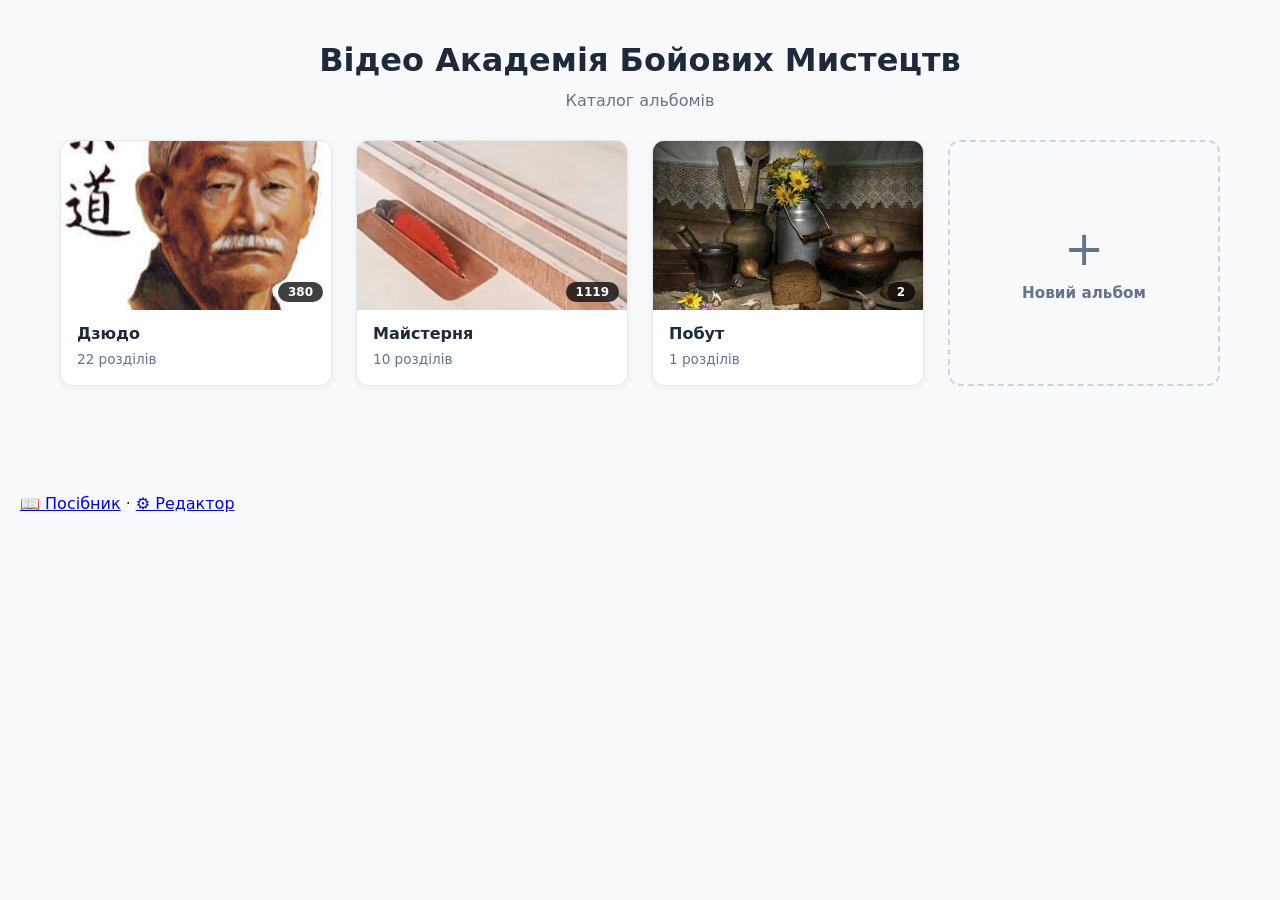
==== index.html @ db8607aa "Add files via upload" ====
<!DOCTYPE html>
<html lang="uk">
<head>
    <meta charset="UTF-8">
    <meta name="viewport" content="width=device-width, initial-scale=1.0">
    <title>Відео Академія — Каталог альбомів</title>
    <meta name="description" content="Каталог відео з бойових мистецтв">

    <!-- Базовий шар -->
	<link rel="icon" type="image/png" sizes="32x32" href="/favicon-32x32.png">
    <link rel="stylesheet" href="styles.css">

    <!-- Спільні модулі стилів -->
    <link rel="stylesheet" href="css/context-card.css">
    <link rel="stylesheet" href="css/modal.css">

    <!-- Стилі цієї сторінки -->
    <link rel="stylesheet" href="index.css">
</head>
<body>

<header class="site-header">
    <h1>Відео Академія Бойових Мистецтв</h1>
    <p class="subtitle">Каталог альбомів</p>
</header>

<main class="catalog">
    <div class="catalog-grid" id="albums-grid">
        <!-- Картки альбомів генеруються у index.js -->
    </div>
    <div id="status" class="status" role="status" aria-live="polite"></div>
</main>

<footer class="site-footer">
    <p>
        <a href="manual.html">📖 Посібник</a> ·
        <a href="admin/admin.html">⚙️ Редактор</a>
    </p>
</footer>

<!-- Спільні модулі JS (порядок важливий) -->
<script src="js/file-storage.js"></script>
<script src="js/store-albums.js"></script>
<script src="js/modal.js"></script>
<script src="js/context-card.js"></script>

<!-- Логіка цієї сторінки -->
<script src="index.js"></script>
</body>
</html>
---- styles.css ----
:root { --primary: #2563eb; --dark: #1e293b; --light: #f8fafc; --danger: #dc2626; }

* { box-sizing: border-box; }

body {
    font-family: system-ui, -apple-system, sans-serif;
    margin: 0;
    padding: 20px;
    background: var(--light);
    color: var(--dark);
}

header { text-align: center; margin-bottom: 30px; }

/* Навігація */
.nav-container { display: flex; flex-direction: column; gap: 15px; margin-bottom: 20px; }
.tabs { display: flex; gap: 10px; flex-wrap: wrap; justify-content: center; }

.btn {
    padding: 10px 20px;
    border: 1px solid #cbd5e1;
    background: white;
    cursor: pointer;
    border-radius: 6px;
    font-weight: 500;
    transition: 0.2s;
    font-size: 0.9rem;
}
.btn.active, .btn:hover { background: var(--primary); color: white; border-color: var(--primary); }
.btn-dark { background: var(--dark); color: white; border-color: var(--dark); }

/* Статус */
.status { text-align: center; color: #64748b; min-height: 1.5em; margin-bottom: 10px; }
.status.error { color: var(--danger); font-weight: 600; }

/* Галерея */
.gallery {
    display: grid;
    grid-template-columns: repeat(auto-fill, minmax(300px, 1fr));
    gap: 20px;
    max-width: 1200px;
    margin: 0 auto;
}
.card {
    background: white;
    border-radius: 8px;
    overflow: hidden;
    box-shadow: 0 4px 6px -1px rgba(0,0,0,0.1);
    display: flex;
    flex-direction: column;
}
.video-container {
    position: relative;
    padding-bottom: 56.25%;
    height: 0;
    background: #000;
}
.video-container iframe {
    position: absolute;
    inset: 0;
    width: 100%;
    height: 100%;
    border: 0;
}
.video-error {
    display: flex;
    align-items: center;
    justify-content: center;
    color: #94a3b8;
    font-size: 0.85rem;
    position: static;
    padding: 0;
    height: 180px;
}
.card-info {
    padding: 15px;
    flex-grow: 1;
    display: flex;
    flex-direction: column;
    justify-content: space-between;
    gap: 10px;
}
.card-title { font-size: 1rem; margin: 0; font-weight: 600; line-height: 1.3; }
.badge {
    background: #e2e8f0;
    padding: 4px 8px;
    border-radius: 4px;
    font-size: 0.75rem;
    width: fit-content;
}

/* Пагінація */
.load-more-container { text-align: center; margin-top: 40px; }
.hidden { display: none !important; }
---- css/context-card.css ----
/* ============================================================
   КАРТКА
   ============================================================ */
.cc-card {
    display: flex;
    flex-direction: column;
    background: white;
    border-radius: 12px;
    overflow: hidden;
    box-shadow: 0 2px 8px rgba(0,0,0,0.06);
    text-decoration: none;
    color: inherit;
    transition: transform 0.15s, box-shadow 0.15s;
    cursor: pointer;
    border: 1px solid #e2e8f0;
    position: relative;
    user-select: none;
}
.cc-card:hover {
    transform: translateY(-2px);
    box-shadow: 0 8px 20px rgba(0,0,0,0.1);
    border-color: #cbd5e1;
}
.cc-card:active { transform: translateY(0); }

/* Обкладинка */
.cc-cover {
    position: relative;
    aspect-ratio: 16 / 10;
    background-size: cover;
    background-position: center;
    background-color: #e2e8f0;
}
.cc-cover-placeholder {
    display: flex;
    align-items: center;
    justify-content: center;
    font-size: 4rem;
    font-weight: 800;
    color: white;
}
.cc-accent-blue   .cc-cover-placeholder { background: linear-gradient(135deg, #2563eb, #7c3aed); }
.cc-accent-green  .cc-cover-placeholder { background: linear-gradient(135deg, #059669, #0891b2); }
.cc-accent-purple .cc-cover-placeholder { background: linear-gradient(135deg, #7c3aed, #db2777); }
.cc-accent-gray   .cc-cover-placeholder { background: linear-gradient(135deg, #475569, #64748b); }

/* Лічильник */
.cc-count {
    position: absolute;
    bottom: 8px;
    right: 8px;
    background: rgba(0,0,0,0.75);
    color: white;
    padding: 3px 10px;
    border-radius: 999px;
    font-size: 0.75rem;
    font-weight: 600;
    backdrop-filter: blur(4px);
}

/* Тіло */
.cc-body {
    padding: 14px 16px 16px;
    display: flex;
    flex-direction: column;
    gap: 6px;
}
.cc-title {
    margin: 0;
    font-size: 1rem;
    font-weight: 600;
    line-height: 1.3;
    color: var(--dark, #1e293b);
}
.cc-desc {
    margin: 0;
    font-size: 0.85rem;
    color: #64748b;
    line-height: 1.4;
    display: -webkit-box;
    -webkit-line-clamp: 2;
    -webkit-box-orient: vertical;
    overflow: hidden;
}
.cc-desc:empty { display: none; }

/* ============================================================
   КАРТКА "НОВИЙ …"
   ============================================================ */
.cc-card-new {
    border: 2px dashed #cbd5e1;
    background: #f8fafc;
    box-shadow: none;
    justify-content: center;
    align-items: center;
    font-family: inherit;
    font-size: inherit;
    color: inherit;
    padding: 0;
    min-height: 220px;
}
.cc-card-new:hover {
    border-color: var(--primary, #2563eb);
    background: rgba(37,99,235,0.04);
    transform: translateY(-2px);
}
.cc-new-inner {
    display: flex;
    flex-direction: column;
    align-items: center;
    gap: 12px;
    padding: 30px;
    color: #64748b;
}
.cc-card-new:hover .cc-new-inner { color: var(--primary, #2563eb); }
.cc-new-plus {
    font-size: 3rem;
    font-weight: 300;
    line-height: 1;
}
.cc-new-label {
    font-size: 0.95rem;
    font-weight: 600;
}

/* ============================================================
   КОНТЕКСТНЕ МЕНЮ
   ============================================================ */
.cc-menu {
    position: fixed;
    z-index: 10000;
    min-width: 220px;
    background: white;
    border-radius: 10px;
    box-shadow: 0 10px 40px rgba(0,0,0,0.18), 0 0 0 1px rgba(0,0,0,0.05);
    padding: 6px;
    animation: cc-menu-in 0.12s ease-out;
    transform-origin: top left;
}
@keyframes cc-menu-in {
    from { opacity: 0; transform: scale(0.96); }
    to   { opacity: 1; transform: scale(1); }
}

.cc-menu-item {
    display: flex;
    align-items: center;
    gap: 10px;
    width: 100%;
    padding: 9px 12px;
    border: none;
    background: transparent;
    border-radius: 6px;
    cursor: pointer;
    font-family: inherit;
    font-size: 0.9rem;
    color: #1e293b;
    text-align: left;
    transition: background 0.1s;
}
.cc-menu-item:hover:not(.disabled) {
    background: #f1f5f9;
}
.cc-menu-item.danger { color: #dc2626; }
.cc-menu-item.danger:hover:not(.disabled) { background: #fef2f2; }
.cc-menu-item.disabled { opacity: 0.4; cursor: not-allowed; }

.cc-menu-icon {
    display: inline-flex;
    align-items: center;
    justify-content: center;
    width: 20px;
    font-size: 1rem;
    flex-shrink: 0;
}
.cc-menu-label {
    flex: 1;
}

.cc-menu-sep {
    height: 1px;
    background: #e2e8f0;
    margin: 4px 6px;
}
---- css/modal.css ----
.modal-overlay {
    position: fixed;
    inset: 0;
    background: rgba(15, 23, 42, 0.55);
    backdrop-filter: blur(4px);
    z-index: 9000;
    display: flex;
    align-items: center;
    justify-content: center;
    padding: 20px;
    animation: modal-fade 0.15s ease-out;
}
@keyframes modal-fade {
    from { opacity: 0; }
    to   { opacity: 1; }
}

.modal {
    background: white;
    border-radius: 14px;
    box-shadow: 0 20px 60px rgba(0,0,0,0.3);
    width: 100%;
    max-width: 520px;
    max-height: 90vh;
    display: flex;
    flex-direction: column;
    animation: modal-pop 0.18s ease-out;
}
@keyframes modal-pop {
    from { transform: scale(0.94) translateY(10px); opacity: 0; }
    to   { transform: scale(1) translateY(0); opacity: 1; }
}
.modal-small { max-width: 400px; }

.modal-header {
    display: flex;
    align-items: center;
    justify-content: space-between;
    padding: 18px 22px;
    border-bottom: 1px solid #e2e8f0;
}
.modal-header h2 {
    margin: 0;
    font-size: 1.15rem;
    color: var(--dark, #1e293b);
}

.modal-close {
    background: transparent;
    border: none;
    font-size: 1.1rem;
    color: #64748b;
    cursor: pointer;
    width: 32px;
    height: 32px;
    border-radius: 8px;
    display: flex;
    align-items: center;
    justify-content: center;
    transition: 0.15s;
}
.modal-close:hover { background: #f1f5f9; color: var(--dark, #1e293b); }

.modal-body { padding: 20px 22px; overflow-y: auto; }

.modal-field { margin-bottom: 16px; }
.modal-field label {
    display: block;
    font-size: 0.85rem;
    font-weight: 600;
    color: #475569;
    margin-bottom: 6px;
}
.modal-field input,
.modal-field textarea {
    width: 100%;
    padding: 10px 12px;
    border: 1px solid #cbd5e1;
    border-radius: 8px;
    font-family: inherit;
    font-size: 0.95rem;
    transition: 0.15s;
}
.modal-field input:focus,
.modal-field textarea:focus {
    outline: none;
    border-color: var(--primary, #2563eb);
    box-shadow: 0 0 0 3px rgba(37,99,235,0.15);
}
.modal-field textarea { resize: vertical; min-height: 70px; }

.modal-hint {
    display: block;
    margin-top: 5px;
    font-size: 0.78rem;
    color: #94a3b8;
}

.modal-actions {
    display: flex;
    gap: 10px;
    justify-content: flex-end;
    margin-top: 22px;
    padding-top: 18px;
    border-top: 1px solid #e2e8f0;
}
---- index.css ----
/* ============================================================
   Стилі головної сторінки
   ============================================================ */

.subtitle {
    text-align: center;
    color: #64748b;
    font-size: 1rem;
    margin: -10px 0 30px;
}

.catalog {
    max-width: 1200px;
    margin: 0 auto;
    padding: 0 20px 40px;
}

.catalog-grid {
    display: grid;
    grid-template-columns: repeat(auto-fill, minmax(260px, 1fr));
    gap: 24px;
    margin-top: 20px;
}

.status {
    text-align: center;
    min-height: 1.5em;
    margin-top: 20px;
    font-size: 0.9rem;
    color: #64748b;
}
.status.error {
    color: #dc2626;
    font-weight: 600;
}


/* Банер "незбережені зміни" */
.unsaved-banner {
    position: fixed;
    bottom: 20px;
    left: 50%;
    transform: translateX(-50%);
    z-index: 8000;
    display: flex;
    align-items: center;
    gap: 16px;
    padding: 12px 20px;
    background: #1e293b;
    color: white;
    border-radius: 12px;
    box-shadow: 0 10px 30px rgba(0,0,0,0.25);
    font-size: 0.9rem;
    animation: banner-in 0.25s ease-out;
}
@keyframes banner-in {
    from { opacity: 0; transform: translateX(-50%) translateY(20px); }
    to   { opacity: 1; transform: translateX(-50%) translateY(0); }
}
.unsaved-banner .btn {
    background: var(--primary, #2563eb);
    color: white;
    border: none;
}
.unsaved-banner .btn:hover { opacity: 0.9; }
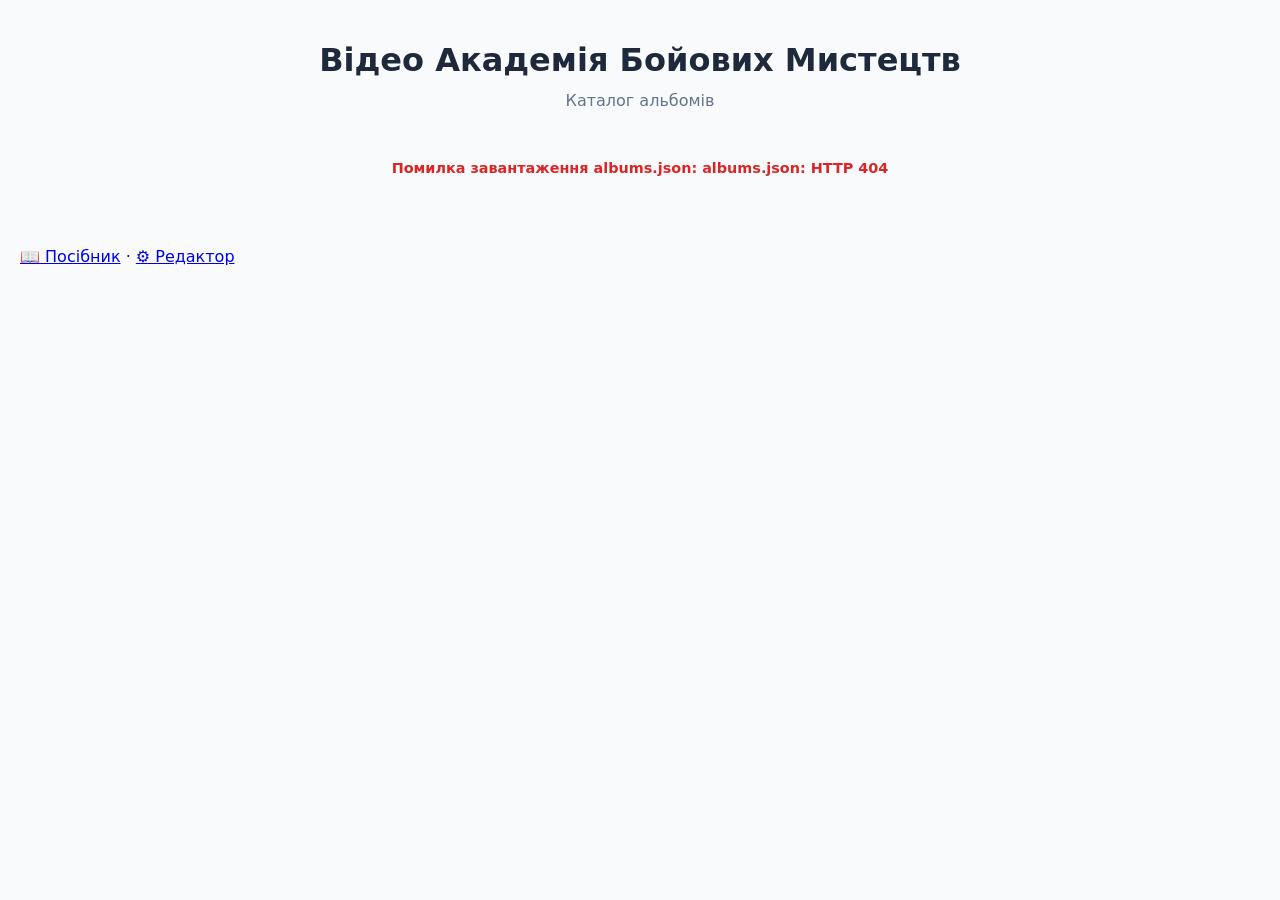
==== commit 8cf587a5: "Include github-api.js in index.html Added a script tag for github-api.js in the HTML file." ====
--- a/index.html
+++ b/index.html
@@ -40,6 +40,7 @@
 
 <!-- Спільні модулі JS (порядок важливий) -->
 <script src="js/file-storage.js"></script>
+<script src="../js/github-api.js"></script>	
 <script src="js/store-albums.js"></script>
 <script src="js/modal.js"></script>
 <script src="js/context-card.js"></script>
@@ -47,4 +48,4 @@
 <!-- Логіка цієї сторінки -->
 <script src="index.js"></script>
 </body>
-</html>+</html>
